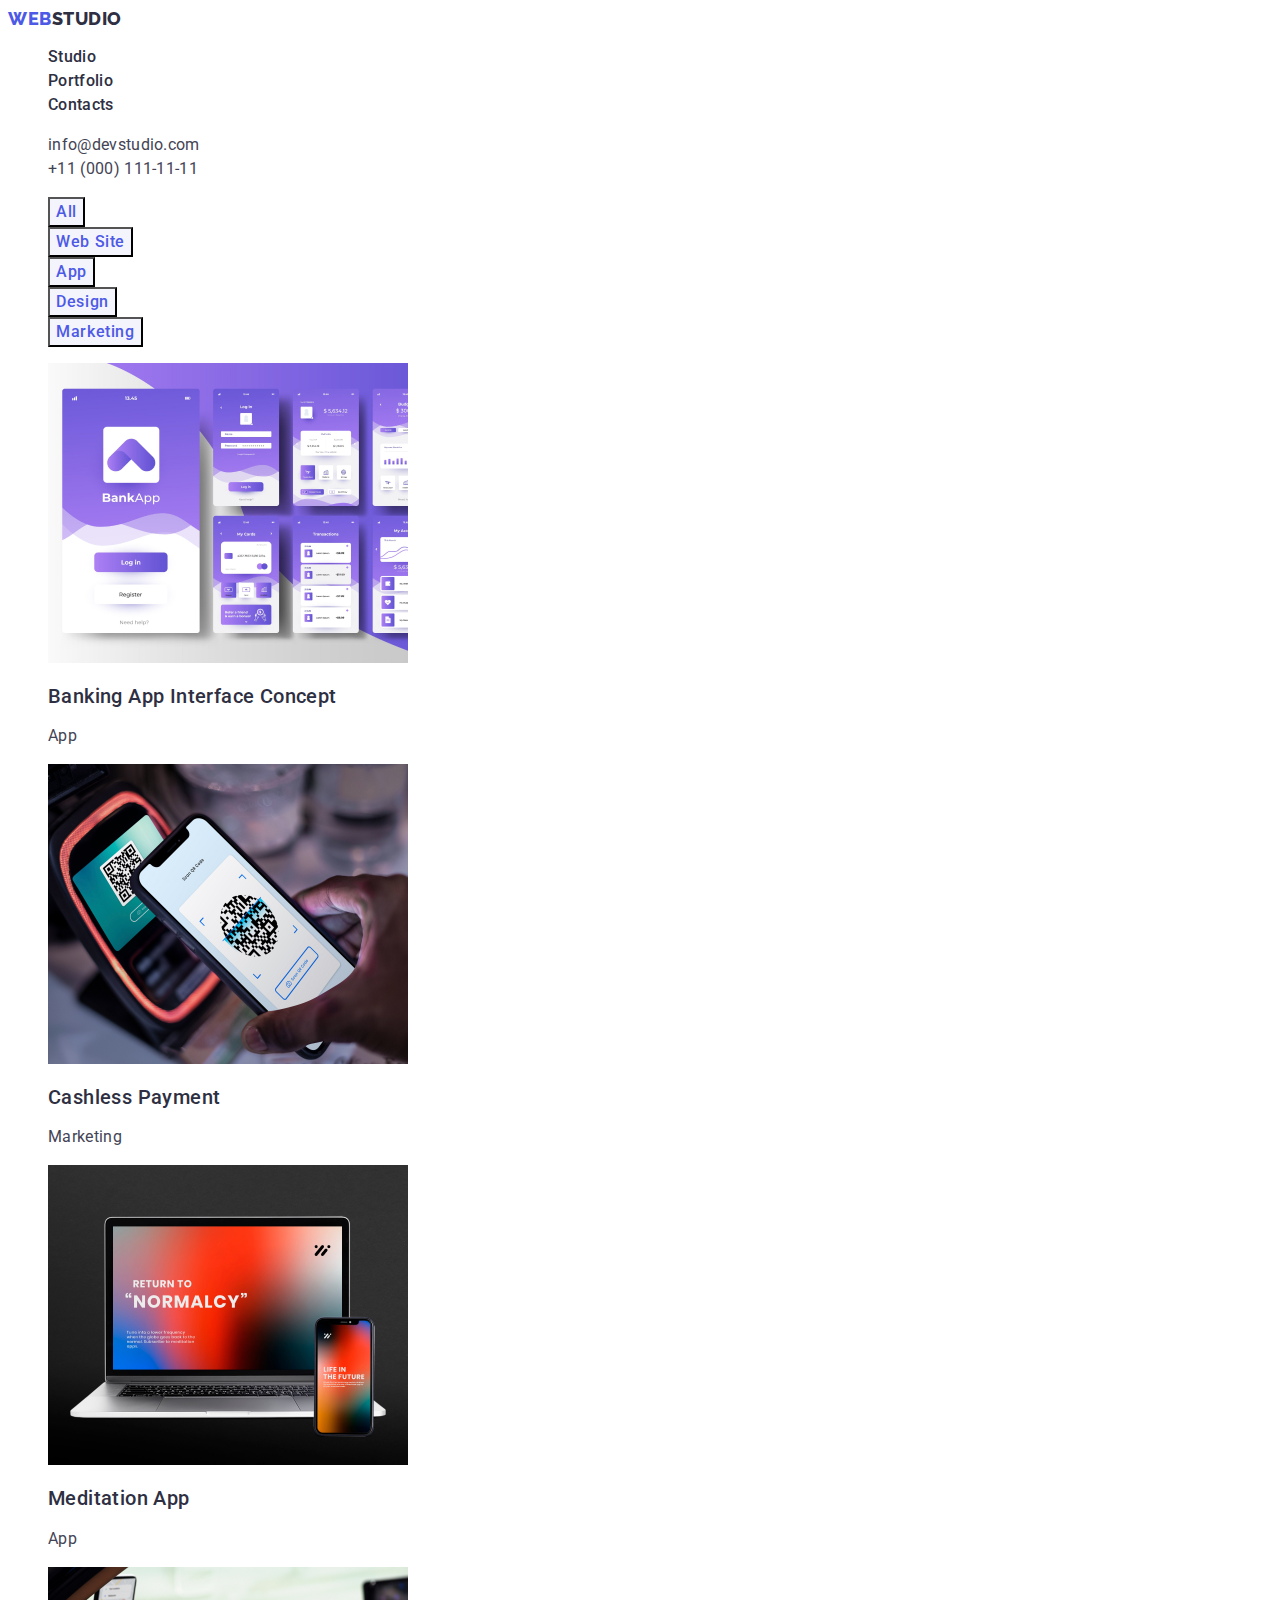
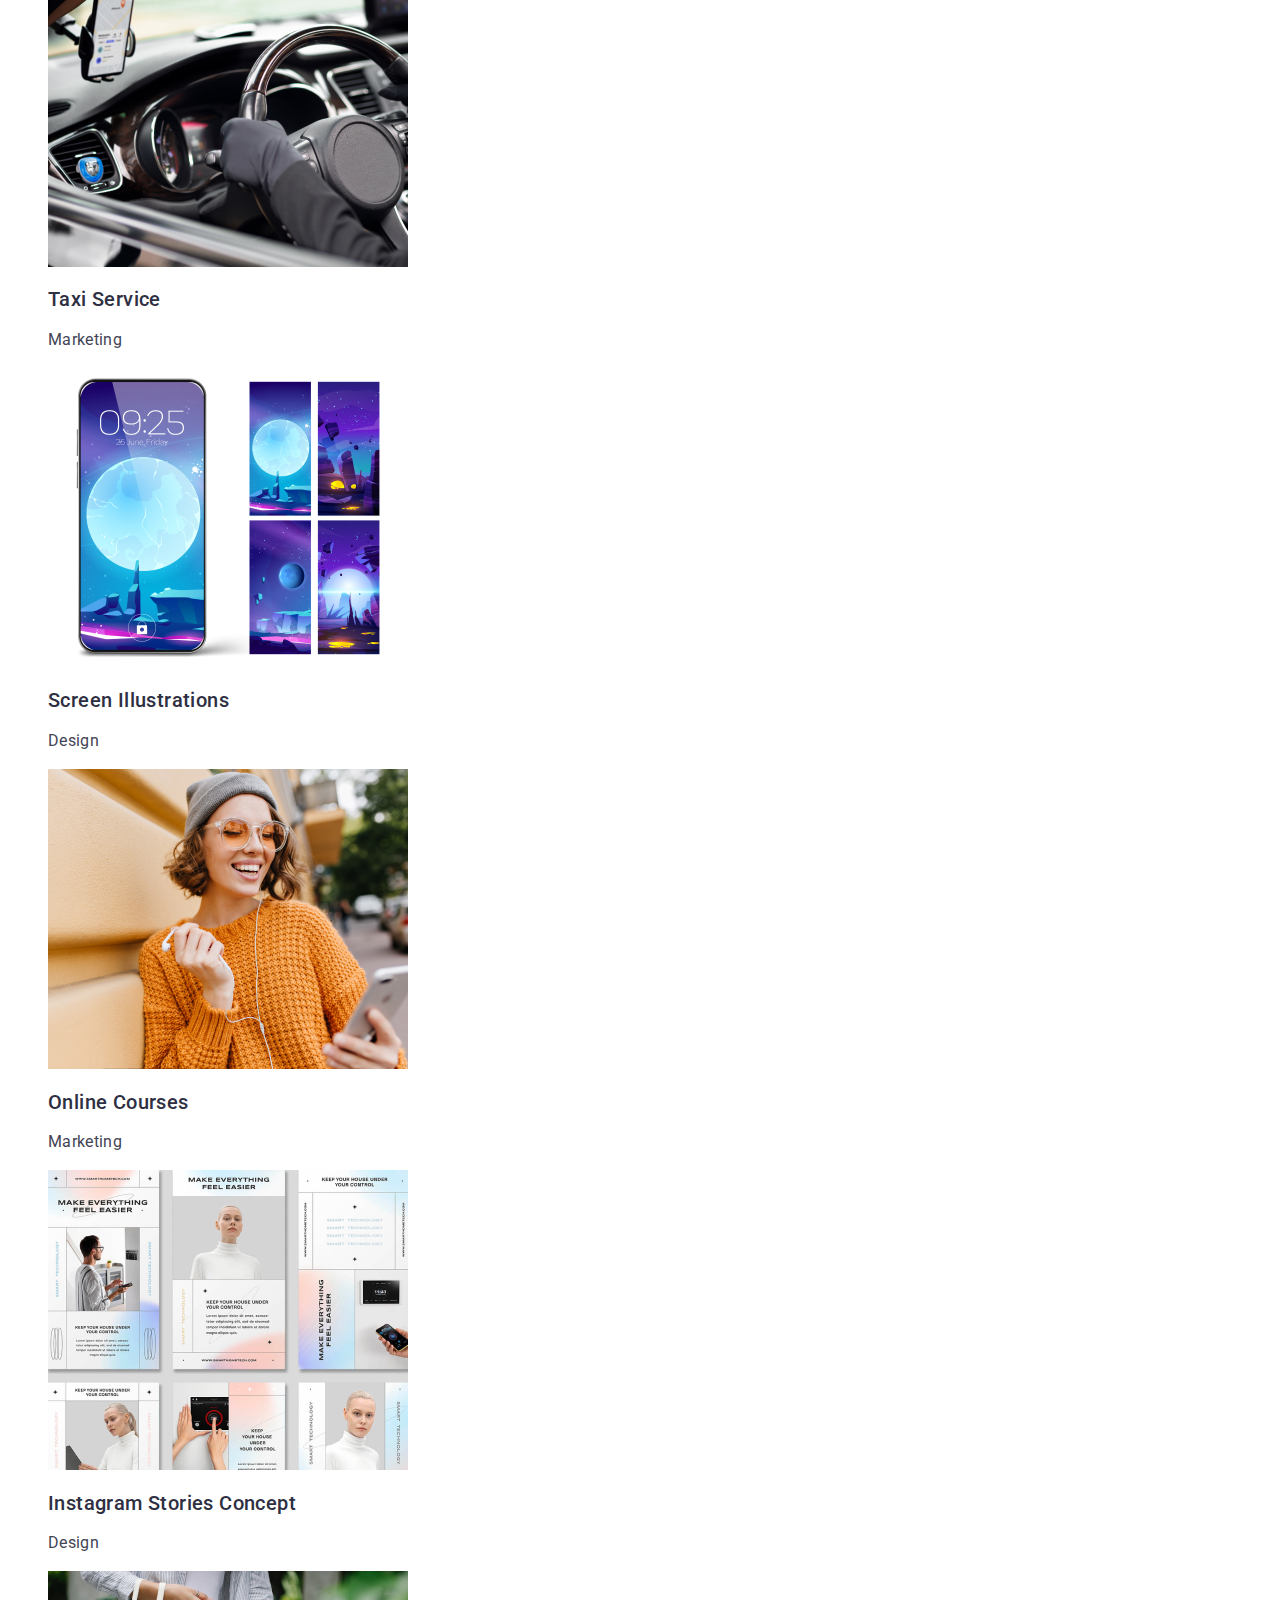
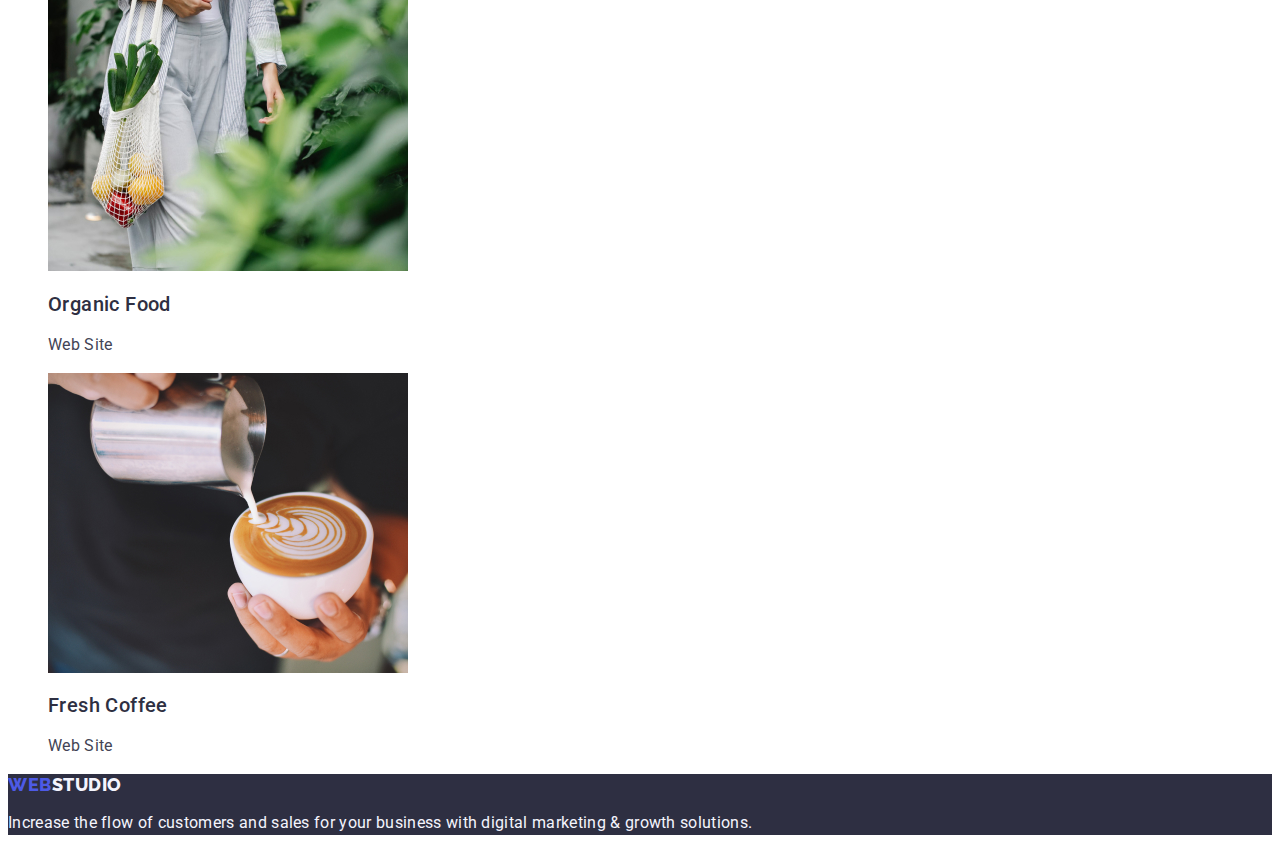
==== portfolio.html @ 4121bfe9 "Initial commit" ====
<!DOCTYPE html>
<html lang="en">
  <head>
    <meta charset="UTF-8" />
    <meta http-equiv="X-UA-Compatible" content="IE=edge" />
    <meta name="viewport" content="width=device-width, initial-scale=1.0" />
    <title>Portfolio</title>
    <link rel="preconnect" href="https://fonts.googleapis.com" />
    <link rel="preconnect" href="https://fonts.gstatic.com" crossorigin />
    <link
      href="https://fonts.googleapis.com/css2?family=Raleway:wght@800&family=Roboto:wght@400;500;700;900&display=swap"
      rel="stylesheet"
    />
    <link rel="stylesheet" href="./css/styles.css" />
  </head>

  <body>
    <!-- Header -->
    <header class="header">
      <!-- Navigation -->
      <nav class="navigation">
        <a href="./index.html" class="logo link"
          >Web<span class="header-logo-span">Studio</span></a
        >

        <ul class="nav-list list">
          <li class="nav-list-item">
            <a href="./index.html" class="nav-list-link link">Studio</a>
          </li>
          <li class="nav-list-item">
            <a href="./portfolio.html" class="nav-list-link link">Portfolio</a>
          </li>
          <li class="nav-list-item">
            <a href="" class="nav-list-link link">Contacts</a>
          </li>
        </ul>
      </nav>
      <!-- Contacs -->
      <address class="address">
        <ul class="address-list list">
          <li class="email">
            <a href="mailto:info@devstudio.com" class="address-link link"
              >info@devstudio.com</a
            >
          </li>
          <li class="phone">
            <a href="tel:+110001111111" class="address-link link"
              >+11 (000) 111-11-11</a
            >
          </li>
        </ul>
      </address>
    </header>
    <!-- Mein -->
    <main class="main">
      <section class="projects">
        <h1 hidden class="projects-caption">Portfolio</h1>
        <!-- Filters -->
        <ul class="filters-list list">
          <li><button type="button" class="filters-btn btn">All</button></li>
          <li>
            <button type="button" class="filters-btn btn">Web Site</button>
          </li>
          <li><button type="button" class="filters-btn btn">App</button></li>
          <li><button type="button" class="filters-btn btn">Design</button></li>
          <li>
            <button type="button" class="filters-btn btn">Marketing</button>
          </li>
        </ul>
        <!-- Project Cards -->
        <ul class="projects-list list">
          <li class="list-item">
            <a href="" class="projects-link link">
              <img
                src="./images/1.jpg"
                alt="Banking App"
                width="360"
                height="300"
              />
              <h2 class="projects-title">Banking App Interface Concept</h2>
              <p class="projects-text">App</p></a
            >
          </li>
          <li class="list-item">
            <a href="" class="projects-link link">
              <img
                src="./images/2.jpg"
                alt="Cashless Payment"
                width="360"
                height="300"
              />
              <h2 class="projects-title">Cashless Payment</h2>
              <p class="projects-text">Marketing</p></a
            >
          </li>
          <li class="list-item">
            <a href="" class="projects-link link">
              <img
                src="./images/3.jpg"
                alt="Meditation App"
                width="360"
                height="300"
              />
              <h2 class="projects-title">Meditation App</h2>
              <p class="projects-text">App</p></a
            >
          </li>
          <li class="list-item">
            <a href="" class="projects-link link">
              <img
                src="./images/4.jpg"
                alt="Taxi service"
                width="360"
                height="300"
              />
              <h2 class="projects-title">Taxi Service</h2>
              <p class="projects-text">Marketing</p></a
            >
          </li>
          <li class="list-item">
            <a href="" class="projects-link link">
              <img
                src="./images/5.jpg"
                alt="Screen illustrations"
                width="360"
                height="300"
              />
              <h2 class="projects-title">Screen Illustrations</h2>
              <p class="projects-text">Design</p></a
            >
          </li>
          <li class="list-item">
            <a href="" class="projects-link link">
              <img
                src="./images/6.jpg"
                alt="Online Courses"
                width="360"
                height="300"
              />
              <h2 class="projects-title">Online Courses</h2>
              <p class="projects-text">Marketing</p></a
            >
          </li>
          <li class="list-item">
            <a href="" class="projects-link link">
              <img
                src="./images/7.jpg"
                alt="Instagram Stories Concept"
                width="360"
                height="300"
              />
              <h2 class="projects-title">Instagram Stories Concept</h2>
              <p class="projects-text">Design</p></a
            >
          </li>
          <li class="list-item">
            <a href="" class="projects-link link">
              <img
                src="./images/8.jpg"
                alt="Organic Food"
                width="360"
                height="300"
              />
              <h2 class="projects-title">Organic Food</h2>
              <p class="projects-text">Web Site</p></a
            >
          </li>
          <li class="list-item">
            <a href="" class="projects-link link">
              <img
                src="./images/9.jpg"
                alt="Fresh Coffee"
                width="360"
                height="300"
              />
              <h2 class="projects-title">Fresh Coffee</h2>
              <p class="projects-text">Web Site</p></a
            >
          </li>
        </ul>
      </section>
    </main>
    <!-- Footer -->
    <footer class="footer">
      <a href="./index.html" class="logo link"
        >Web<span class="footer-logo-span">Studio</span></a
      >
      <p class="footer-text">
        Increase the flow of customers and sales for your business with digital
        marketing & growth solutions.
      </p>
    </footer>
  </body>
</html>
---- css/styles.css ----
:root {
    /* colors */
    --dark-color: #2e2f42;
    --text-color: #434455;
    --white-color: #ffffff;
    --light-color: #f4f4fd;
    --passive-color: #4d5ae5;
    --active-color: #404bbf;
    /* text */
    --text-size: 16px;
    --text-spacing: 0.02em;
    --typical-lh: 1.5;
}

body {
    font-family: "Roboto", sans-serif;
    color: var(--text-color);
    background-color: var(--white-color);
}

.list {
    list-style: none;
}

.link {
    text-decoration: none;
}

.btn {
    font-family: inherit;
    cursor: pointer;
}

.logo {
    font-family: "Raleway", sans-serif;
    font-weight: 800;
    font-size: 18px;
    line-height: 1.17;
    color: var(--passive-color);
    letter-spacing: 0.03em;
    text-transform: uppercase;
}

/* *****************studio******************** */
/* ----------------- header ----------------- */
/* logo  */
.header-logo-span {
    color: var(--dark-color);
}

/* navigation */
.nav-list-link {
    color: var(--dark-color);
    font-weight: 500;
    font-size: 16px;
    line-height: 1.5;
    letter-spacing: 0.02em;
}

.nav-list-link:is(:hover, :focus) {
    color: var(--active-color);
}

/* contacs */
.address {
    font-style: normal;
}

.address-link {
    color: var(--text-color);
    font-size: var(--text-size);
    line-height: var(--typical-lh);
    letter-spacing: var(--text-spacing);
}

.address-link:is(:hover, :focus) {
    color: var(--active-color);
}

/* ----------------- studio mein ----------------- */
/*--------Hero------ */
.hero {
    background-color: var(--dark-color);
}

.hero-title {
    font-size: 56px;
    line-height: 1.07;
    text-align: center;
    letter-spacing: 0.02em;
    color: var(--white-color);
}

/* button */
.title-btn {
    font-family: "Roboto", sans-serif;
    color: var(--white-color);
    background: var(--passive-color);
    font-weight: 500;
    font-size: 16px;
    line-height: 1.5;
    letter-spacing: 0.04em;
    cursor: pointer;
}

.title-btn:is(:hover, :focus) {
    background: var(--active-color);
}

/*--------Features------ */
.features {}

.features-list {}

.features-list-item {}

.features-list-title {
    font-weight: 500;
    font-size: 20px;
    line-height: 1.2;
    letter-spacing: 0.02em;
    color: var(--dark-color);
}

.features-list-text {
    font-size: var(--text-size);
    line-height: 1.5;
    letter-spacing: 0.02em;
}

/*--------What are we doing------ */
.gallery {}

.gallery-caption {
    font-size: 36px;
    line-height: 1.11;
    text-align: center;
    letter-spacing: 0.02em;
    text-transform: capitalize;
    color: var(--dark-color);
}

.gallery-list {}

.gallery-list-item {}

/*-------- Our Team------ */
.team-gallery {
    background-color: var(--light-color);
}

.team-gallery-caption {
    font-size: 36px;
    line-height: 1.11;
    text-align: center;
    letter-spacing: var(--text-spacing);
    text-transform: capitalize;
    color: var(--dark-color);
}

.team-list {}

.team-item {
    background-color: var(--white-color);
}

.team-second-title {
    font-weight: 500;
    font-size: 20px;
    line-height: 1.2;
    text-align: center;
    letter-spacing: var(--text-spacing);
    color: var(--dark-color);
}

.team-list-text {
    font-size: var(--text-size);
    line-height: var(--typical-lh);
    text-align: center;
    letter-spacing: var(--text-spacing);
}

/* ----------------- footer ----------------- */
.footer {
    background-color: var(--dark-color);
}

.footer-logo-span {
    color: var(--light-color);
}

.footer-text {
    font-size: var(--text-size);
    line-height: var(--typical-lh);
    letter-spacing: var(--text-spacing);
    color: var(--light-color);
}

/*******************portfolio***************** */
/*--------filters------ */

.filters-list {}

.filters-btn {
    font-family: "Roboto", sans-serif;
    font-weight: 500;
    font-size: var(--text-size);
    line-height: var(--typical-lh);
    text-align: center;
    letter-spacing: 0.04em;
    color: var(--passive-color);
    background-color: var(--light-color);
}

.filters-btn:is(:hover, :focus) {
    color: var(--white-color);
    background-color: var(--active-color);
}

/*--------project cards------ */
.projects-title {
    font-weight: 500;
    font-size: 20px;
    line-height: 1.2;
    letter-spacing: var(--text-spacing);
    color: var(--dark-color);
}

.projects-text {
    font-size: var(--text-size);
    line-height: var(--typical-lh);
    letter-spacing: var(--text-spacing);
    color: var(--text-color);
}
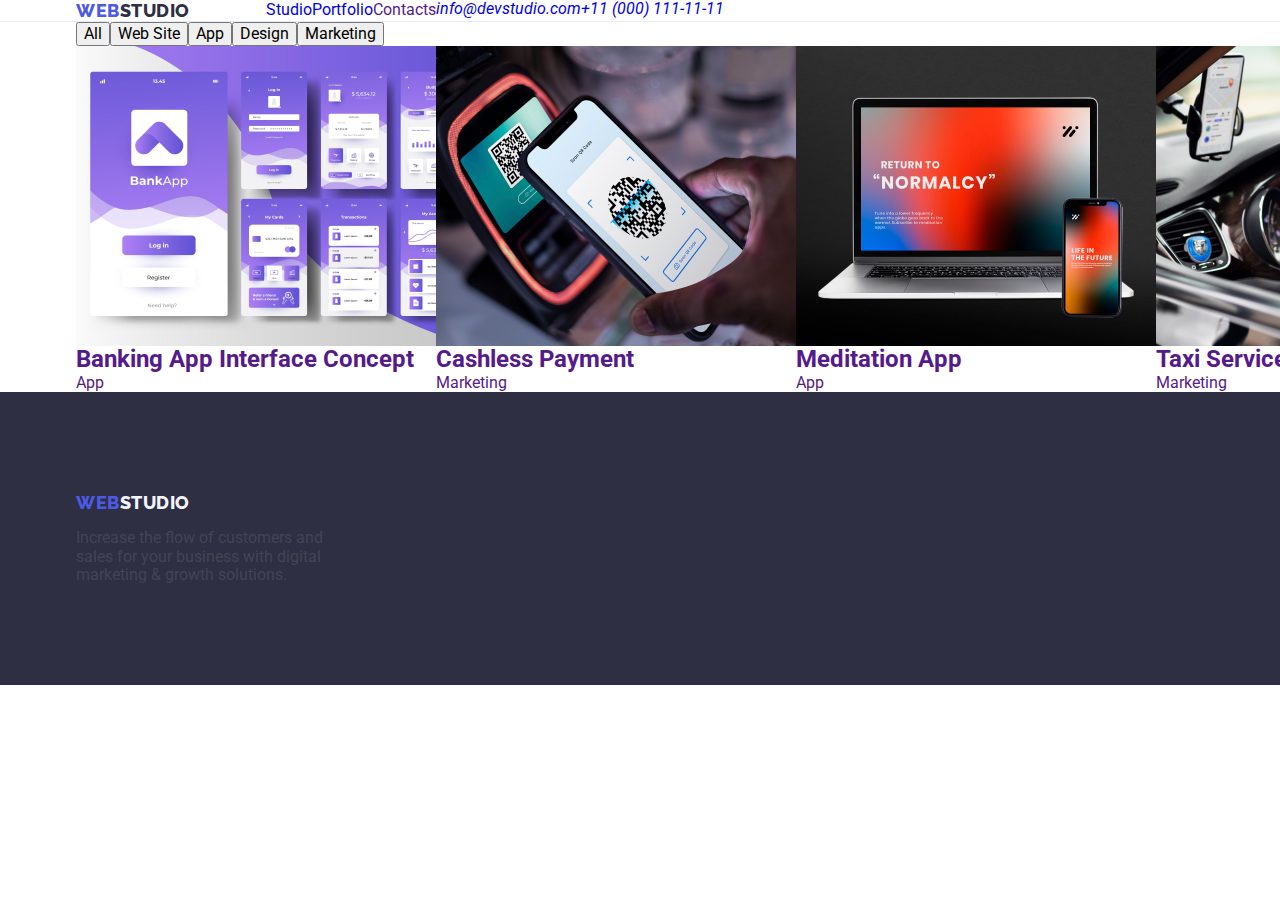
==== commit f42eaf00: "home work 3/1" ====
--- a/portfolio.html
+++ b/portfolio.html
@@ -2,193 +2,224 @@
 <html lang="en">
   <head>
     <meta charset="UTF-8" />
-    <meta http-equiv="X-UA-Compatible" content="IE=edge" />
-    <meta name="viewport" content="width=device-width, initial-scale=1.0" />
-    <title>Portfolio</title>
+    <meta
+      name="viewport"
+      content="width=device-width, user-scalable=no, initial-scale=1.0, maximum-scale=1.0, minimum-scale=1.0"
+    />
+    <meta http-equiv="X-UA-Compatible" content="ie=edge" />
+    <title>WEBSTUDIO</title>
     <link rel="preconnect" href="https://fonts.googleapis.com" />
     <link rel="preconnect" href="https://fonts.gstatic.com" crossorigin />
     <link
       href="https://fonts.googleapis.com/css2?family=Raleway:wght@800&family=Roboto:wght@400;500;700;900&display=swap"
       rel="stylesheet"
     />
+    <link
+      rel="stylesheet"
+      href="https://cdnjs.cloudflare.com/ajax/libs/modern-normalize/1.0.0/modern-normalize.min.css"
+    />
     <link rel="stylesheet" href="./css/styles.css" />
   </head>
-
   <body>
     <!-- Header -->
     <header class="header">
       <!-- Navigation -->
-      <nav class="navigation">
-        <a href="./index.html" class="logo link"
-          >Web<span class="header-logo-span">Studio</span></a
-        >
-
-        <ul class="nav-list list">
-          <li class="nav-list-item">
-            <a href="./index.html" class="nav-list-link link">Studio</a>
-          </li>
-          <li class="nav-list-item">
-            <a href="./portfolio.html" class="nav-list-link link">Portfolio</a>
-          </li>
-          <li class="nav-list-item">
-            <a href="" class="nav-list-link link">Contacts</a>
-          </li>
-        </ul>
-      </nav>
-      <!-- Contacs -->
-      <address class="address">
-        <ul class="address-list list">
-          <li class="email">
-            <a href="mailto:info@devstudio.com" class="address-link link"
-              >info@devstudio.com</a
-            >
-          </li>
-          <li class="phone">
-            <a href="tel:+110001111111" class="address-link link"
-              >+11 (000) 111-11-11</a
-            >
-          </li>
-        </ul>
-      </address>
+      <div class="container">
+        <nav class="nav">
+          <a href="./index.html" class="logo link header-logo"
+            >Web<span class="logo-black">Studio</span></a
+          >
+          <ul class="header-menu list">
+            <li class="header-menu__item">
+              <a href="./index.html" class="header-menu__link link">Studio</a>
+            </li>
+            <li class="header-menu__item">
+              <a href="./portfolio.html" class="header-menu__link link"
+                >Portfolio</a
+              >
+            </li>
+            <li class="header-menu__item">
+              <a href="" class="header-menu__link link">Contacts</a>
+            </li>
+          </ul>
+        </nav>
+        <!-- Contacs -->
+        <address class="header-address">
+          <ul class="header-contact list">
+            <li class="header-contact__item">
+              <a
+                href="mailto:info@devstudio.com"
+                class="header-contact__link link"
+                >info@devstudio.com</a
+              >
+            </li>
+            <li class="header-contact__item">
+              <a href="tel:+110001111111" class="header-contact__link link"
+                >+11 (000) 111-11-11</a
+              >
+            </li>
+          </ul>
+        </address>
+      </div>
     </header>
-    <!-- Mein -->
-    <main class="main">
-      <section class="projects">
-        <h1 hidden class="projects-caption">Portfolio</h1>
-        <!-- Filters -->
-        <ul class="filters-list list">
-          <li><button type="button" class="filters-btn btn">All</button></li>
-          <li>
-            <button type="button" class="filters-btn btn">Web Site</button>
-          </li>
-          <li><button type="button" class="filters-btn btn">App</button></li>
-          <li><button type="button" class="filters-btn btn">Design</button></li>
-          <li>
-            <button type="button" class="filters-btn btn">Marketing</button>
-          </li>
-        </ul>
-        <!-- Project Cards -->
-        <ul class="projects-list list">
-          <li class="list-item">
-            <a href="" class="projects-link link">
-              <img
-                src="./images/1.jpg"
-                alt="Banking App"
-                width="360"
-                height="300"
-              />
-              <h2 class="projects-title">Banking App Interface Concept</h2>
-              <p class="projects-text">App</p></a
-            >
-          </li>
-          <li class="list-item">
-            <a href="" class="projects-link link">
-              <img
-                src="./images/2.jpg"
-                alt="Cashless Payment"
-                width="360"
-                height="300"
-              />
-              <h2 class="projects-title">Cashless Payment</h2>
-              <p class="projects-text">Marketing</p></a
-            >
-          </li>
-          <li class="list-item">
-            <a href="" class="projects-link link">
-              <img
-                src="./images/3.jpg"
-                alt="Meditation App"
-                width="360"
-                height="300"
-              />
-              <h2 class="projects-title">Meditation App</h2>
-              <p class="projects-text">App</p></a
-            >
-          </li>
-          <li class="list-item">
-            <a href="" class="projects-link link">
-              <img
-                src="./images/4.jpg"
-                alt="Taxi service"
-                width="360"
-                height="300"
-              />
-              <h2 class="projects-title">Taxi Service</h2>
-              <p class="projects-text">Marketing</p></a
-            >
-          </li>
-          <li class="list-item">
-            <a href="" class="projects-link link">
-              <img
-                src="./images/5.jpg"
-                alt="Screen illustrations"
-                width="360"
-                height="300"
-              />
-              <h2 class="projects-title">Screen Illustrations</h2>
-              <p class="projects-text">Design</p></a
-            >
-          </li>
-          <li class="list-item">
-            <a href="" class="projects-link link">
-              <img
-                src="./images/6.jpg"
-                alt="Online Courses"
-                width="360"
-                height="300"
-              />
-              <h2 class="projects-title">Online Courses</h2>
-              <p class="projects-text">Marketing</p></a
-            >
-          </li>
-          <li class="list-item">
-            <a href="" class="projects-link link">
-              <img
-                src="./images/7.jpg"
-                alt="Instagram Stories Concept"
-                width="360"
-                height="300"
-              />
-              <h2 class="projects-title">Instagram Stories Concept</h2>
-              <p class="projects-text">Design</p></a
-            >
-          </li>
-          <li class="list-item">
-            <a href="" class="projects-link link">
-              <img
-                src="./images/8.jpg"
-                alt="Organic Food"
-                width="360"
-                height="300"
-              />
-              <h2 class="projects-title">Organic Food</h2>
-              <p class="projects-text">Web Site</p></a
-            >
-          </li>
-          <li class="list-item">
-            <a href="" class="projects-link link">
-              <img
-                src="./images/9.jpg"
-                alt="Fresh Coffee"
-                width="360"
-                height="300"
-              />
-              <h2 class="projects-title">Fresh Coffee</h2>
-              <p class="projects-text">Web Site</p></a
-            >
-          </li>
-        </ul>
+    <!-- Main -->
+    <main>
+      <section class="section portfolio">
+        <div class="container">
+          <h1 class="hidden-title" hidden>Portfolio</h1>
+          <ul class="portfolio-nav list">
+            <li>
+              <button type="button" class="button portfolio-nav__button">
+                All
+              </button>
+            </li>
+            <li>
+              <button type="button" class="button portfolio-nav__button">
+                Web Site
+              </button>
+            </li>
+            <li>
+              <button type="button" class="button portfolio-nav__button">
+                App
+              </button>
+            </li>
+            <li>
+              <button type="button" class="button portfolio-nav__button">
+                Design
+              </button>
+            </li>
+            <li>
+              <button type="button" class="button portfolio-nav__button">
+                Marketing
+              </button>
+            </li>
+          </ul>
+          <!-- Project Cards -->
+          <ul class="portfolio-list list">
+            <li class="portfolio-list__item-wrapper">
+              <a href="" class="portfolio-list__item link">
+                <img src="./images/1.jpg" alt="web-site" width="360" />
+                <div class="portfolio-list__item-inner">
+                  <h2 class="portfolio-list__title list-title">
+                    Banking App Interface Concept
+                  </h2>
+                  <p class="list-text">App</p>
+                </div>
+              </a>
+            </li>
+            <li class="portfolio-list__item-wrapper">
+              <a href="" class="portfolio-list__item link">
+                <img src="./images/2.jpg" alt="scan qr-code" width="360" />
+                <div class="portfolio-list__item-inner">
+                  <h2 class="portfolio-list__title list-title">
+                    Cashless Payment
+                  </h2>
+                  <p class="list-text">Marketing</p>
+                </div>
+              </a>
+            </li>
+            <li class="portfolio-list__item-wrapper">
+              <a href="" class="portfolio-list__item link">
+                <img
+                  src="./images/3.jpg"
+                  alt="responsive web-site"
+                  width="360"
+                />
+                <div class="portfolio-list__item-inner">
+                  <h2 class="portfolio-list__title list-title">
+                    Meditation App
+                  </h2>
+                  <p class="list-text">App</p>
+                </div>
+              </a>
+            </li>
+            <li class="portfolio-list__item-wrapper">
+              <a href="" class="portfolio-list__item link">
+                <img src=".//images/4.jpg" alt="drive a car" width="360" />
+                <div class="portfolio-list__item-inner">
+                  <h2 class="portfolio-list__title list-title">Taxi Service</h2>
+                  <p class="list-text">Marketing</p>
+                </div>
+              </a>
+            </li>
+            <li class="portfolio-list__item-wrapper">
+              <a href="" class="portfolio-list__item link">
+                <img
+                  src="./images/5.jpg"
+                  alt="background in mobile phone"
+                  width="360"
+                />
+                <div class="portfolio-list__item-inner">
+                  <h2 class="portfolio-list__title list-title">
+                    Screen Illustrations
+                  </h2>
+                  <p class="list-text">Design</p>
+                </div>
+              </a>
+            </li>
+            <li class="portfolio-list__item-wrapper">
+              <a href="" class="portfolio-list__item link">
+                <img
+                  src="./images/6.jpg"
+                  alt="speak with use mobile phone"
+                  width="360"
+                />
+                <div class="portfolio-list__item-inner">
+                  <h2 class="portfolio-list__title list-title">
+                    Online Courses
+                  </h2>
+                  <p class="list-text">Marketing</p>
+                </div>
+              </a>
+            </li>
+            <li class="portfolio-list__item-wrapper">
+              <a href="" class="portfolio-list__item link">
+                <img
+                  src="./images/7.jpg"
+                  alt="user stories in instagram"
+                  width="360"
+                />
+                <div class="portfolio-list__item-inner">
+                  <h2 class="portfolio-list__title list-title">
+                    Instagram Stories Concept
+                  </h2>
+                  <p class="list-text">Design</p>
+                </div>
+              </a>
+            </li>
+            <li class="portfolio-list__item-wrapper">
+              <a href="" class="portfolio-list__item link">
+                <img src="./images/8.jpg" alt="organic food" width="360" />
+                <div class="portfolio-list__item-inner">
+                  <h2 class="portfolio-list__title list-title">Organic Food</h2>
+                  <p class="list-text">Web Site</p>
+                </div>
+              </a>
+            </li>
+            <li class="portfolio-list__item-wrapper">
+              <a href="" class="portfolio-list__item link">
+                <img src="./images/9.jpg" alt="coffee" width="360" />
+                <div class="portfolio-list__item-inner">
+                  <h2 class="portfolio-list__title list-title">Fresh Coffee</h2>
+                  <p class="list-text">Web Site</p>
+                </div>
+              </a>
+            </li>
+          </ul>
+        </div>
       </section>
     </main>
     <!-- Footer -->
     <footer class="footer">
-      <a href="./index.html" class="logo link"
-        >Web<span class="footer-logo-span">Studio</span></a
-      >
-      <p class="footer-text">
-        Increase the flow of customers and sales for your business with digital
-        marketing & growth solutions.
-      </p>
+      <div class="container">
+        <a href="./index.html" class="logo link footer-logo"
+          >Web<span class="logo-white">Studio</span></a
+        >
+        <p class="footer-info__text">
+          Increase the flow of customers and sales for your business with
+          digital marketing & growth solutions.
+        </p>
+      </div>
     </footer>
   </body>
 </html>
--- a/css/styles.css
+++ b/css/styles.css
@@ -6,6 +6,7 @@
     --light-color: #f4f4fd;
     --passive-color: #4d5ae5;
     --active-color: #404bbf;
+    --color-light-blue: #e7e9fc;
     /* text */
     --text-size: 16px;
     --text-spacing: 0.02em;
@@ -18,12 +19,59 @@
     background-color: var(--white-color);
 }
 
+ul {
+    padding-left: 0;
+}
+
+h1,
+h2,
+h3,
+h4,
+h5,
+h6,
+p,
+ul {
+    margin: 0;
+}
+
+.visually-hidden {
+    position: absolute;
+    width: 1px;
+    height: 1px;
+    margin: -1px;
+    border: 0;
+    padding: 0;
+
+    white-space: nowrap;
+    clip-path: inset(100%);
+    clip: rect(0 0 0 0);
+    overflow: hidden;
+}
+
 .list {
     list-style: none;
+    display: flex;
+    margin: 0;
+    padding: 0;
 }
 
 .link {
     text-decoration: none;
+    display: inline-block;
+}
+
+img {
+    display: block;
+}
+
+.container {
+    width: 1158px;
+    margin: 0 auto;
+    padding: 0 15px;
+}
+
+.header .container {
+    display: flex;
 }
 
 .btn {
@@ -41,6 +89,27 @@
     text-transform: uppercase;
 }
 
+.logo-black {
+    color: var(--dark-color);
+}
+
+.logo-white {
+    color: var(--light-color);
+}
+
+.footer-logo {
+    margin-bottom: 18px;
+}
+
+.header {
+    border-bottom: 1px solid #e7e9fc;
+}
+
+.nav-menu {
+    display: flex;
+    gap: 40px;
+}
+
 /* *****************studio******************** */
 /* ----------------- header ----------------- */
 /* logo  */
@@ -55,6 +124,7 @@
     font-size: 16px;
     line-height: 1.5;
     letter-spacing: 0.02em;
+    padding: 24px 0;
 }
 
 .nav-list-link:is(:hover, :focus) {
@@ -69,12 +139,45 @@
 .address-link {
     color: var(--text-color);
     font-size: var(--text-size);
-    line-height: var(--typical-lh);
-    letter-spacing: var(--text-spacing);
+    font-style: normal;
+    line-height: var(--typical-lh);
+    letter-spacing: var(--text-spacing);
+    display: flex;
+    align-items: center;
+    margin-left: auto;
+
+}
+
+.address-list {
+    gap: 40px;
 }
 
 .address-link:is(:hover, :focus) {
     color: var(--active-color);
+}
+
+.header .nav {
+    display: flex;
+    align-items: center;
+}
+
+.header-logo {
+    margin-right: 76px;
+}
+
+.footer {
+    background-color: #2e2f42;
+    padding: 100px 0;
+}
+
+.footer-logo {
+    display: inline-block;
+    margin-bottom: 16px;
+}
+
+.footer-info__text {
+    max-width: 264px;
+    color: var(--color-white);
 }
 
 /* ----------------- studio mein ----------------- */
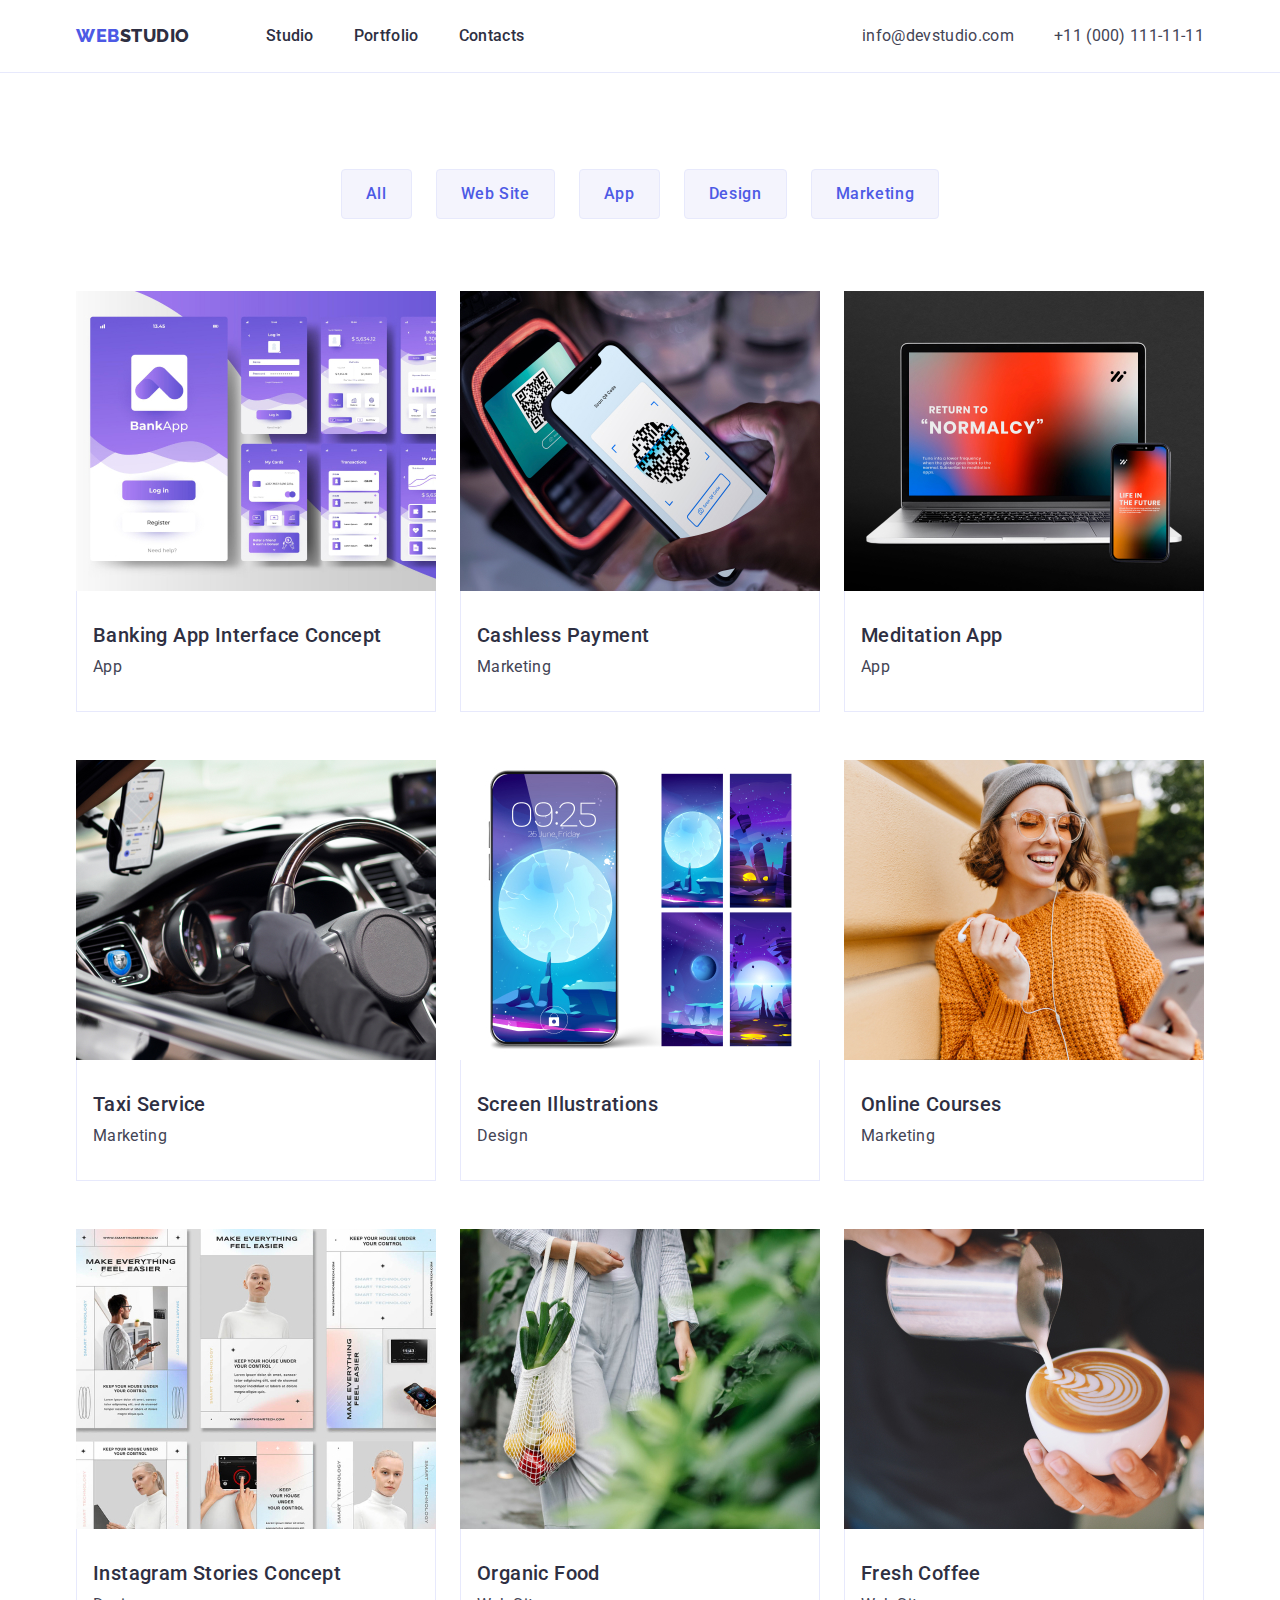
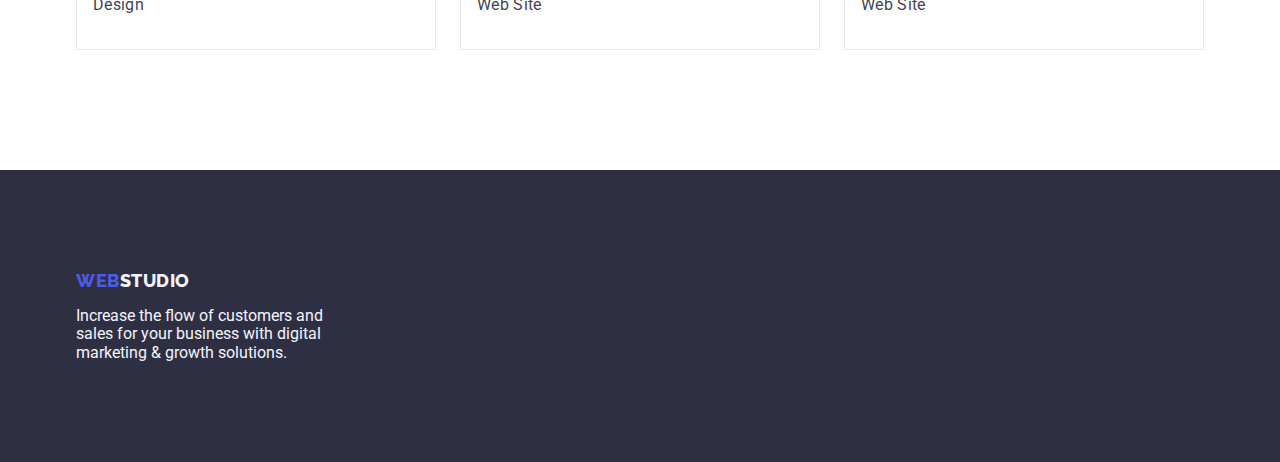
==== commit 027112c1: "Home work 3/5" ====
--- a/portfolio.html
+++ b/portfolio.html
@@ -23,13 +23,13 @@
   <body>
     <!-- Header -->
     <header class="header">
-      <!-- Navigation -->
       <div class="container">
+        <!-- Navigation -->
         <nav class="nav">
           <a href="./index.html" class="logo link header-logo"
             >Web<span class="logo-black">Studio</span></a
           >
-          <ul class="header-menu list">
+          <ul class="header-menu-list list">
             <li class="header-menu__item">
               <a href="./index.html" class="header-menu__link link">Studio</a>
             </li>
@@ -66,7 +66,7 @@
     <main>
       <section class="section portfolio">
         <div class="container">
-          <h1 class="hidden-title" hidden>Portfolio</h1>
+          <h1 class="visually-hidden" hidden>Portfolio</h1>
           <ul class="portfolio-nav list">
             <li>
               <button type="button" class="button portfolio-nav__button">
--- a/css/styles.css
+++ b/css/styles.css
@@ -1,22 +1,15 @@
 :root {
-    /* colors */
-    --dark-color: #2e2f42;
-    --text-color: #434455;
-    --white-color: #ffffff;
-    --light-color: #f4f4fd;
-    --passive-color: #4d5ae5;
-    --active-color: #404bbf;
+    --text-color-black: #2e2f42;
+    --text-color-blue: #4d5ae5;
+    --text-color-grey: #434455;
+    --color-white: #F4F4FD;
     --color-light-blue: #e7e9fc;
-    /* text */
-    --text-size: 16px;
-    --text-spacing: 0.02em;
-    --typical-lh: 1.5;
 }
 
 body {
     font-family: "Roboto", sans-serif;
-    color: var(--text-color);
-    background-color: var(--white-color);
+    color: #434455;
+    background-color: #FFFFFF;
 }
 
 ul {
@@ -48,16 +41,16 @@
     overflow: hidden;
 }
 
-.list {
-    list-style: none;
-    display: flex;
-    margin: 0;
-    padding: 0;
-}
-
 .link {
     text-decoration: none;
     display: inline-block;
+}
+
+.list {
+    list-style: none;
+    display: flex;
+    margin: 0;
+    padding: 0;
 }
 
 img {
@@ -72,11 +65,6 @@
 
 .header .container {
     display: flex;
-}
-
-.btn {
-    font-family: inherit;
-    cursor: pointer;
 }
 
 .logo {
@@ -84,17 +72,17 @@
     font-weight: 800;
     font-size: 18px;
     line-height: 1.17;
-    color: var(--passive-color);
     letter-spacing: 0.03em;
     text-transform: uppercase;
+    color: #4d5ae5;
 }
 
 .logo-black {
-    color: var(--dark-color);
+    color: #2e2f42;
 }
 
 .logo-white {
-    color: var(--light-color);
+    color: #f4f4fd;
 }
 
 .footer-logo {
@@ -105,55 +93,45 @@
     border-bottom: 1px solid #e7e9fc;
 }
 
-.nav-menu {
+.header-menu-list {
     display: flex;
     gap: 40px;
 }
 
-/* *****************studio******************** */
-/* ----------------- header ----------------- */
-/* logo  */
-.header-logo-span {
-    color: var(--dark-color);
-}
-
-/* navigation */
-.nav-list-link {
-    color: var(--dark-color);
+.header-menu__link {
     font-weight: 500;
     font-size: 16px;
     line-height: 1.5;
     letter-spacing: 0.02em;
+    color: #2e2f42;
     padding: 24px 0;
 }
 
-.nav-list-link:is(:hover, :focus) {
-    color: var(--active-color);
-}
-
-/* contacs */
-.address {
+.header-menu__link:hover,
+.header-menu__link:focus {
+    color: #404bbf;
+}
+
+.header-address {
     font-style: normal;
-}
-
-.address-link {
-    color: var(--text-color);
-    font-size: var(--text-size);
-    font-style: normal;
-    line-height: var(--typical-lh);
-    letter-spacing: var(--text-spacing);
     display: flex;
     align-items: center;
     margin-left: auto;
-
-}
-
-.address-list {
+}
+
+.header-contact__link {
+    line-height: 1.5;
+    letter-spacing: 0.02em;
+    color: #434455;
+}
+
+.header-contact {
     gap: 40px;
 }
 
-.address-link:is(:hover, :focus) {
-    color: var(--active-color);
+.header-contact__link:hover,
+.header-contact__link:focus {
+    color: #404bbf;
 }
 
 .header .nav {
@@ -180,10 +158,11 @@
     color: var(--color-white);
 }
 
-/* ----------------- studio mein ----------------- */
-/*--------Hero------ */
+/* Hero */
+
 .hero {
-    background-color: var(--dark-color);
+    background-color: #2e2f42;
+    padding: 188px 0;
 }
 
 .hero-title {
@@ -191,147 +170,174 @@
     line-height: 1.07;
     text-align: center;
     letter-spacing: 0.02em;
-    color: var(--white-color);
-}
-
-/* button */
-.title-btn {
+    color: #ffffff;
+    max-width: 496px;
+    margin: 0 auto 48px auto;
+
+}
+
+.hero-button {
     font-family: "Roboto", sans-serif;
-    color: var(--white-color);
-    background: var(--passive-color);
     font-weight: 500;
     font-size: 16px;
     line-height: 1.5;
     letter-spacing: 0.04em;
+    color: #ffffff;
     cursor: pointer;
-}
-
-.title-btn:is(:hover, :focus) {
-    background: var(--active-color);
-}
-
-/*--------Features------ */
-.features {}
-
-.features-list {}
-
-.features-list-item {}
-
-.features-list-title {
+    display: block;
+    min-width: 169px;
+    height: 56px;
+    border: none;
+    background-color: var(--text-color-blue);
+    border-radius: 4px;
+    margin: 0 auto;
+}
+
+.hero-button:hover,
+.hero-button:focus {
+    background-color: #404BBF;
+}
+
+.benefits {
+    padding: 120px 0;
+}
+
+.benefits-list {
+    display: flex;
+    gap: 24px;
+}
+
+.benefits-list-item {
+    width: calc((100% - 72px) / 4);
+}
+
+.benefits-list-item-title {
+    margin-bottom: 8px;
+}
+
+.list-title {
     font-weight: 500;
     font-size: 20px;
     line-height: 1.2;
     letter-spacing: 0.02em;
-    color: var(--dark-color);
-}
-
-.features-list-text {
-    font-size: var(--text-size);
-    line-height: 1.5;
-    letter-spacing: 0.02em;
-}
-
-/*--------What are we doing------ */
-.gallery {}
-
-.gallery-caption {
+    color: var(--text-color-black);
+}
+
+.list-text {
+    line-height: 1.5;
+    letter-spacing: 0.02em;
+    color: var(--text-color-grey);
+}
+
+.section-title {
     font-size: 36px;
     line-height: 1.11;
     text-align: center;
     letter-spacing: 0.02em;
     text-transform: capitalize;
-    color: var(--dark-color);
-}
-
-.gallery-list {}
-
-.gallery-list-item {}
-
-/*-------- Our Team------ */
-.team-gallery {
-    background-color: var(--light-color);
-}
-
-.team-gallery-caption {
-    font-size: 36px;
-    line-height: 1.11;
+    color: var(--text-color-black);
+}
+
+.services {
+    padding-bottom: 120px;
+}
+
+.services-title {
+    margin-bottom: 72px;
+}
+
+.services-list {
+    display: flex;
+    gap: 24px;
+}
+
+.services-list__item {
+    width: calc((100% - 48px) / 3);
+}
+
+.team {
+    background-color: #F4F4FD;
+    padding: 120px 0;
+}
+
+.team-list {
+    display: flex;
+    gap: 24px;
+}
+
+.team-title {
+    margin-bottom: 72px;
+}
+
+.team-list__item {
+    background-color: #ffffff;
+    width: calc((100% - 72px) / 4);
+    border-radius: 0 0 4px 4px;
+}
+
+.team-list__item-inner {
+    padding: 32px 16px;
+}
+
+.team-list__item-title {
     text-align: center;
-    letter-spacing: var(--text-spacing);
-    text-transform: capitalize;
-    color: var(--dark-color);
-}
-
-.team-list {}
-
-.team-item {
-    background-color: var(--white-color);
-}
-
-.team-second-title {
-    font-weight: 500;
-    font-size: 20px;
-    line-height: 1.2;
+    margin-bottom: 8px;
+}
+
+.team-list__item-work {
+    line-height: 1.5;
     text-align: center;
-    letter-spacing: var(--text-spacing);
-    color: var(--dark-color);
-}
-
-.team-list-text {
-    font-size: var(--text-size);
-    line-height: var(--typical-lh);
-    text-align: center;
-    letter-spacing: var(--text-spacing);
-}
-
-/* ----------------- footer ----------------- */
-.footer {
-    background-color: var(--dark-color);
-}
-
-.footer-logo-span {
-    color: var(--light-color);
-}
-
-.footer-text {
-    font-size: var(--text-size);
-    line-height: var(--typical-lh);
-    letter-spacing: var(--text-spacing);
-    color: var(--light-color);
-}
-
-/*******************portfolio***************** */
-/*--------filters------ */
-
-.filters-list {}
-
-.filters-btn {
+}
+
+.portfolio {
+    padding: 96px 0 120px;
+}
+
+.portfolio-nav {
+    justify-content: center;
+    gap: 24px;
+    margin-bottom: 72px;
+}
+
+.portfolio-nav__button {
     font-family: "Roboto", sans-serif;
     font-weight: 500;
-    font-size: var(--text-size);
-    line-height: var(--typical-lh);
-    text-align: center;
+    font-size: 16px;
+    line-height: 1.5;
     letter-spacing: 0.04em;
-    color: var(--passive-color);
-    background-color: var(--light-color);
-}
-
-.filters-btn:is(:hover, :focus) {
-    color: var(--white-color);
-    background-color: var(--active-color);
-}
-
-/*--------project cards------ */
-.projects-title {
-    font-weight: 500;
-    font-size: 20px;
-    line-height: 1.2;
-    letter-spacing: var(--text-spacing);
-    color: var(--dark-color);
-}
-
-.projects-text {
-    font-size: var(--text-size);
-    line-height: var(--typical-lh);
-    letter-spacing: var(--text-spacing);
-    color: var(--text-color);
+    color: var(--text-color-blue);
+    background-color: var(--color-white);
+    cursor: pointer;
+    padding: 12px 24px;
+    border: 1px solid var(--color-light-blue);
+    border-radius: 4px;
+}
+
+.portfolio-nav__button:hover,
+.portfolio-nav__button:focus {
+    color: #ffffff;
+    background-color: #404BBF;
+    border: 1px solid transparent;
+}
+
+.portfolio-list {
+    flex-wrap: wrap;
+    column-gap: 24px;
+    row-gap: 48px;
+    margin: 0;
+    padding: 0;
+}
+
+.portfolio-list__item-wrapper {
+    width: calc((100% - 48px) / 3);
+}
+
+.portfolio-list__item-inner {
+    padding: 32px 16px;
+    border: 1px solid #e7e9fc;
+    border-top: none;
+}
+
+.portfolio-list__title {
+    margin-bottom: 8px;
 }